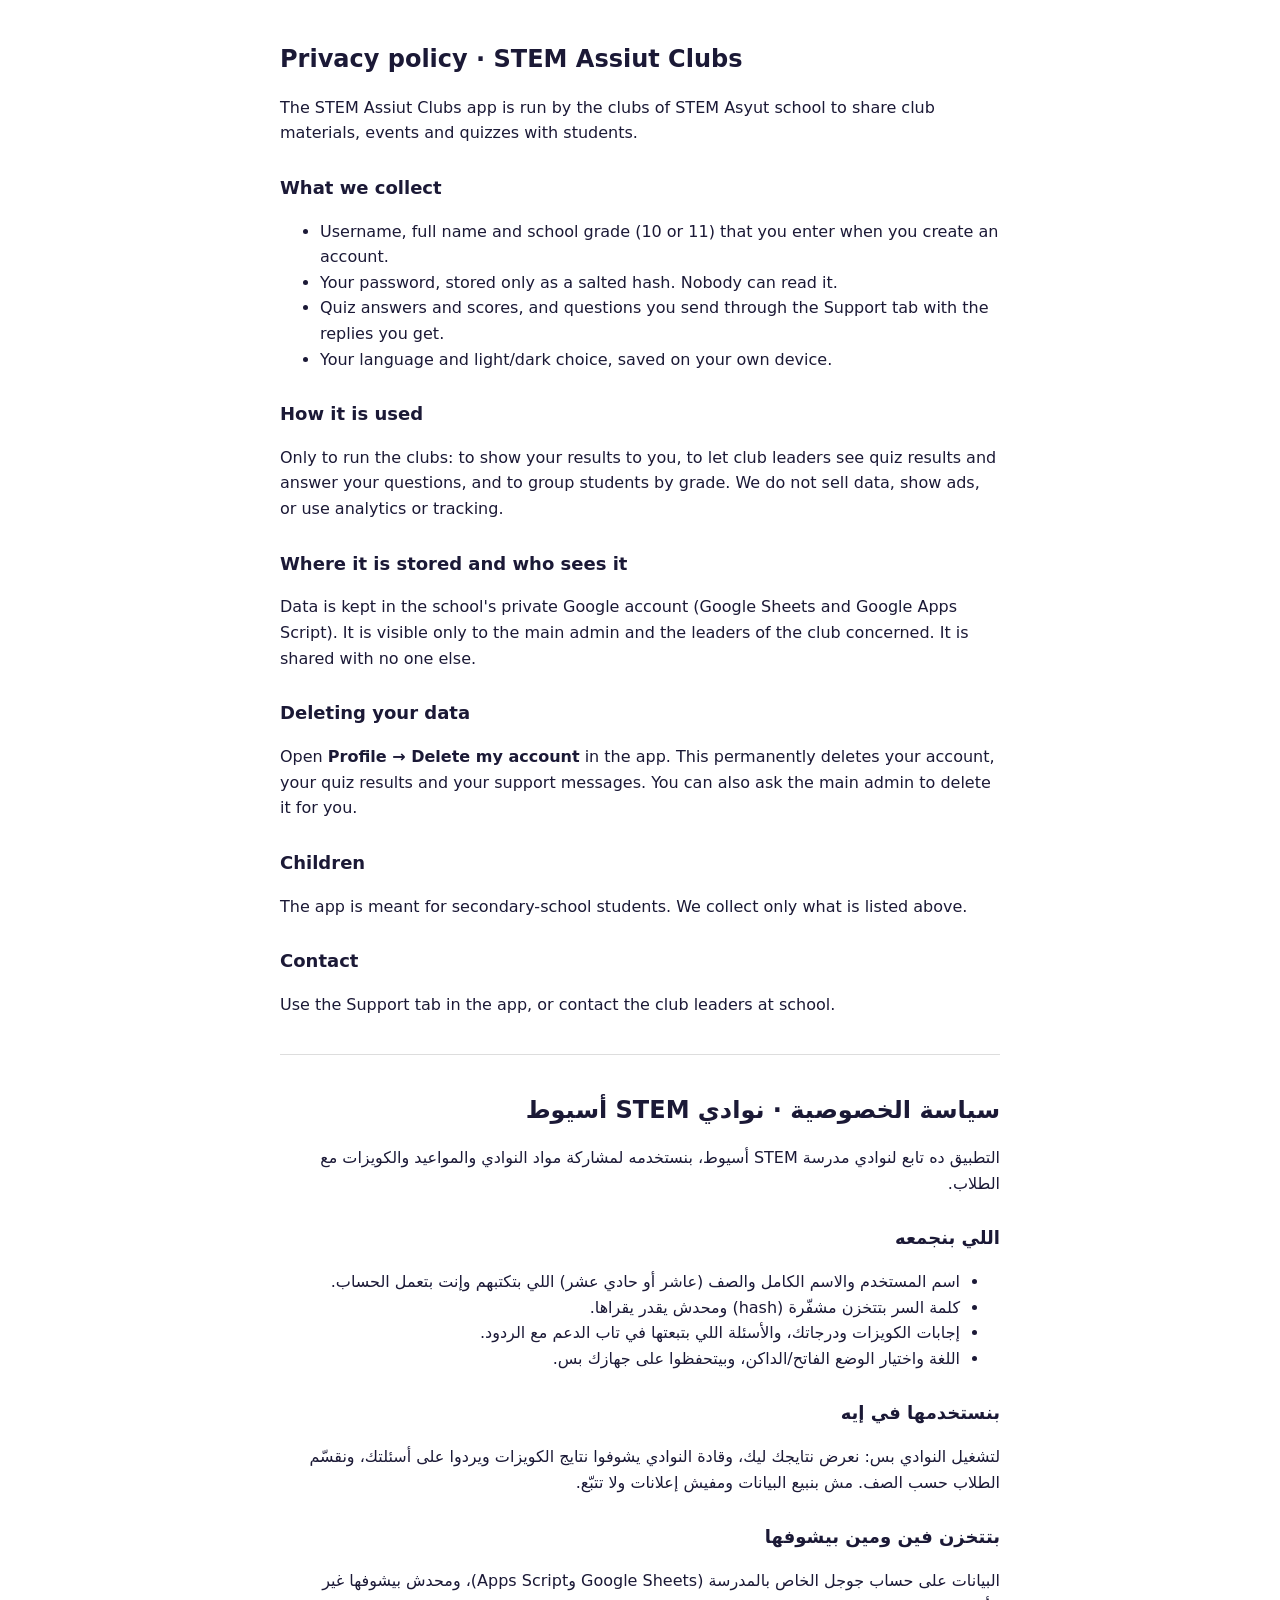
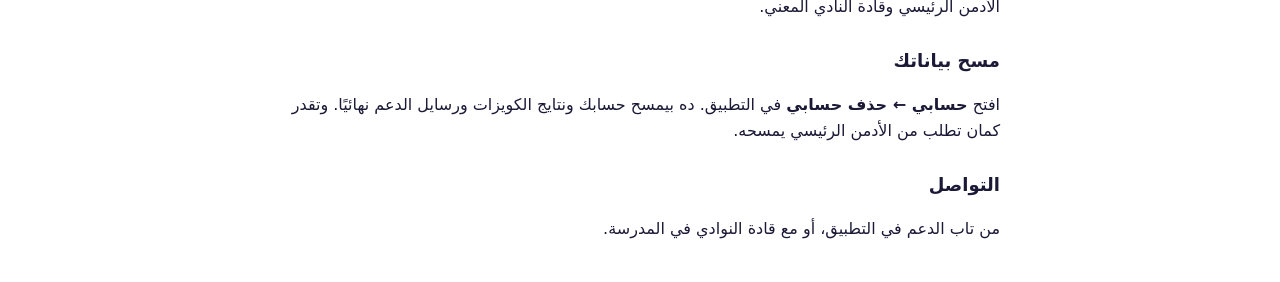
==== privacy.html @ 76595b36 "Prepare for Google Play: privacy policy, account deletion, asset links - privacy.html (English + Ara" ====
<!doctype html>
<html lang="en"><head><meta charset="utf-8"><meta name="viewport" content="width=device-width,initial-scale=1">
<title>Privacy policy · STEM Assiut Clubs</title>
<style>body{font:16px/1.6 system-ui,sans-serif;max-width:720px;margin:0 auto;padding:24px;color:#1b1936}h1{font-size:24px}h2{font-size:18px;margin-top:28px}[dir=rtl]{text-align:right}hr{border:0;border-top:1px solid #ddd;margin:36px 0}</style></head>
<body>
<h1>Privacy policy · STEM Assiut Clubs</h1>
<p>The STEM Assiut Clubs app is run by the clubs of STEM Asyut school to share club materials, events and quizzes with students.</p>
<h2>What we collect</h2>
<ul><li>Username, full name and school grade (10 or 11) that you enter when you create an account.</li>
<li>Your password, stored only as a salted hash. Nobody can read it.</li>
<li>Quiz answers and scores, and questions you send through the Support tab with the replies you get.</li>
<li>Your language and light/dark choice, saved on your own device.</li></ul>
<h2>How it is used</h2>
<p>Only to run the clubs: to show your results to you, to let club leaders see quiz results and answer your questions, and to group students by grade. We do not sell data, show ads, or use analytics or tracking.</p>
<h2>Where it is stored and who sees it</h2>
<p>Data is kept in the school's private Google account (Google Sheets and Google Apps Script). It is visible only to the main admin and the leaders of the club concerned. It is shared with no one else.</p>
<h2>Deleting your data</h2>
<p>Open <b>Profile → Delete my account</b> in the app. This permanently deletes your account, your quiz results and your support messages. You can also ask the main admin to delete it for you.</p>
<h2>Children</h2>
<p>The app is meant for secondary-school students. We collect only what is listed above.</p>
<h2>Contact</h2>
<p>Use the Support tab in the app, or contact the club leaders at school.</p>
<hr dir="rtl">
<div dir="rtl" lang="ar">
<h1>سياسة الخصوصية · نوادي STEM أسيوط</h1>
<p>التطبيق ده تابع لنوادي مدرسة STEM أسيوط، بنستخدمه لمشاركة مواد النوادي والمواعيد والكويزات مع الطلاب.</p>
<h2>اللي بنجمعه</h2>
<ul><li>اسم المستخدم والاسم الكامل والصف (عاشر أو حادي عشر) اللي بتكتبهم وإنت بتعمل الحساب.</li>
<li>كلمة السر بتتخزن مشفّرة (hash) ومحدش يقدر يقراها.</li>
<li>إجابات الكويزات ودرجاتك، والأسئلة اللي بتبعتها في تاب الدعم مع الردود.</li>
<li>اللغة واختيار الوضع الفاتح/الداكن، وبيتحفظوا على جهازك بس.</li></ul>
<h2>بنستخدمها في إيه</h2>
<p>لتشغيل النوادي بس: نعرض نتايجك ليك، وقادة النوادي يشوفوا نتايج الكويزات ويردوا على أسئلتك، ونقسّم الطلاب حسب الصف. مش بنبيع البيانات ومفيش إعلانات ولا تتبّع.</p>
<h2>بتتخزن فين ومين بيشوفها</h2>
<p>البيانات على حساب جوجل الخاص بالمدرسة (Google Sheets وApps Script)، ومحدش بيشوفها غير الأدمن الرئيسي وقادة النادي المعني.</p>
<h2>مسح بياناتك</h2>
<p>افتح <b>حسابي ← حذف حسابي</b> في التطبيق. ده بيمسح حسابك ونتايج الكويزات ورسايل الدعم نهائيًا. وتقدر كمان تطلب من الأدمن الرئيسي يمسحه.</p>
<h2>التواصل</h2>
<p>من تاب الدعم في التطبيق، أو مع قادة النوادي في المدرسة.</p>
</div>
</body></html>
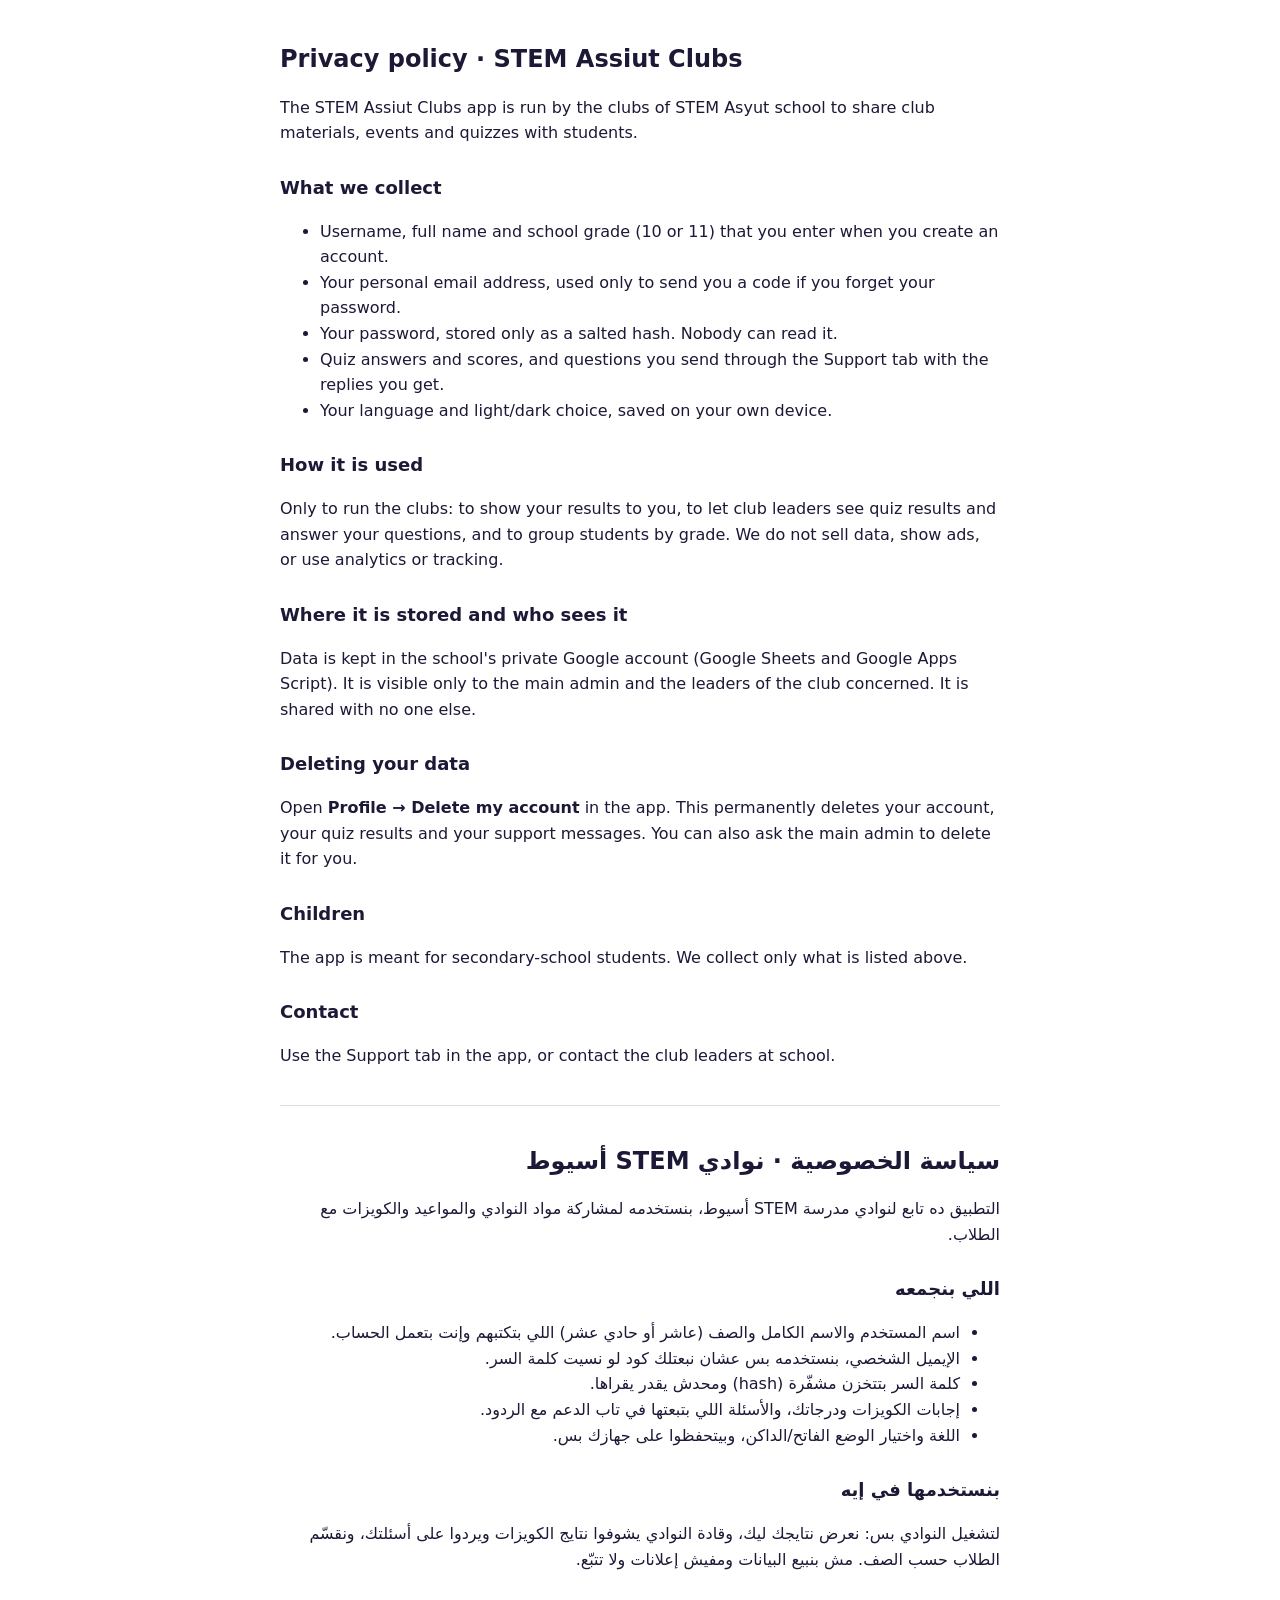
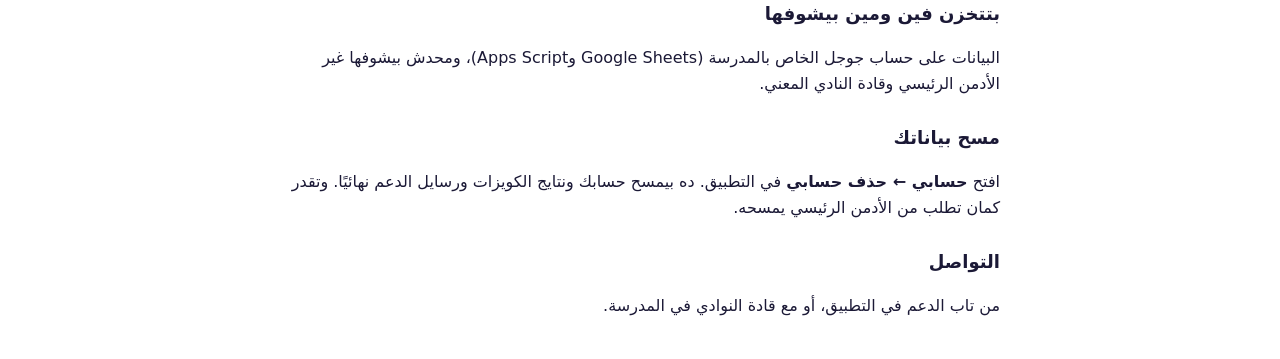
==== commit 3048e47f: "Forgot password by email code, with a confirm-email field - Sign-up asks for a personal email and a " ====
--- a/privacy.html
+++ b/privacy.html
@@ -7,6 +7,7 @@
 <p>The STEM Assiut Clubs app is run by the clubs of STEM Asyut school to share club materials, events and quizzes with students.</p>
 <h2>What we collect</h2>
 <ul><li>Username, full name and school grade (10 or 11) that you enter when you create an account.</li>
+<li>Your personal email address, used only to send you a code if you forget your password.</li>
 <li>Your password, stored only as a salted hash. Nobody can read it.</li>
 <li>Quiz answers and scores, and questions you send through the Support tab with the replies you get.</li>
 <li>Your language and light/dark choice, saved on your own device.</li></ul>
@@ -26,6 +27,7 @@
 <p>التطبيق ده تابع لنوادي مدرسة STEM أسيوط، بنستخدمه لمشاركة مواد النوادي والمواعيد والكويزات مع الطلاب.</p>
 <h2>اللي بنجمعه</h2>
 <ul><li>اسم المستخدم والاسم الكامل والصف (عاشر أو حادي عشر) اللي بتكتبهم وإنت بتعمل الحساب.</li>
+<li>الإيميل الشخصي، بنستخدمه بس عشان نبعتلك كود لو نسيت كلمة السر.</li>
 <li>كلمة السر بتتخزن مشفّرة (hash) ومحدش يقدر يقراها.</li>
 <li>إجابات الكويزات ودرجاتك، والأسئلة اللي بتبعتها في تاب الدعم مع الردود.</li>
 <li>اللغة واختيار الوضع الفاتح/الداكن، وبيتحفظوا على جهازك بس.</li></ul>
